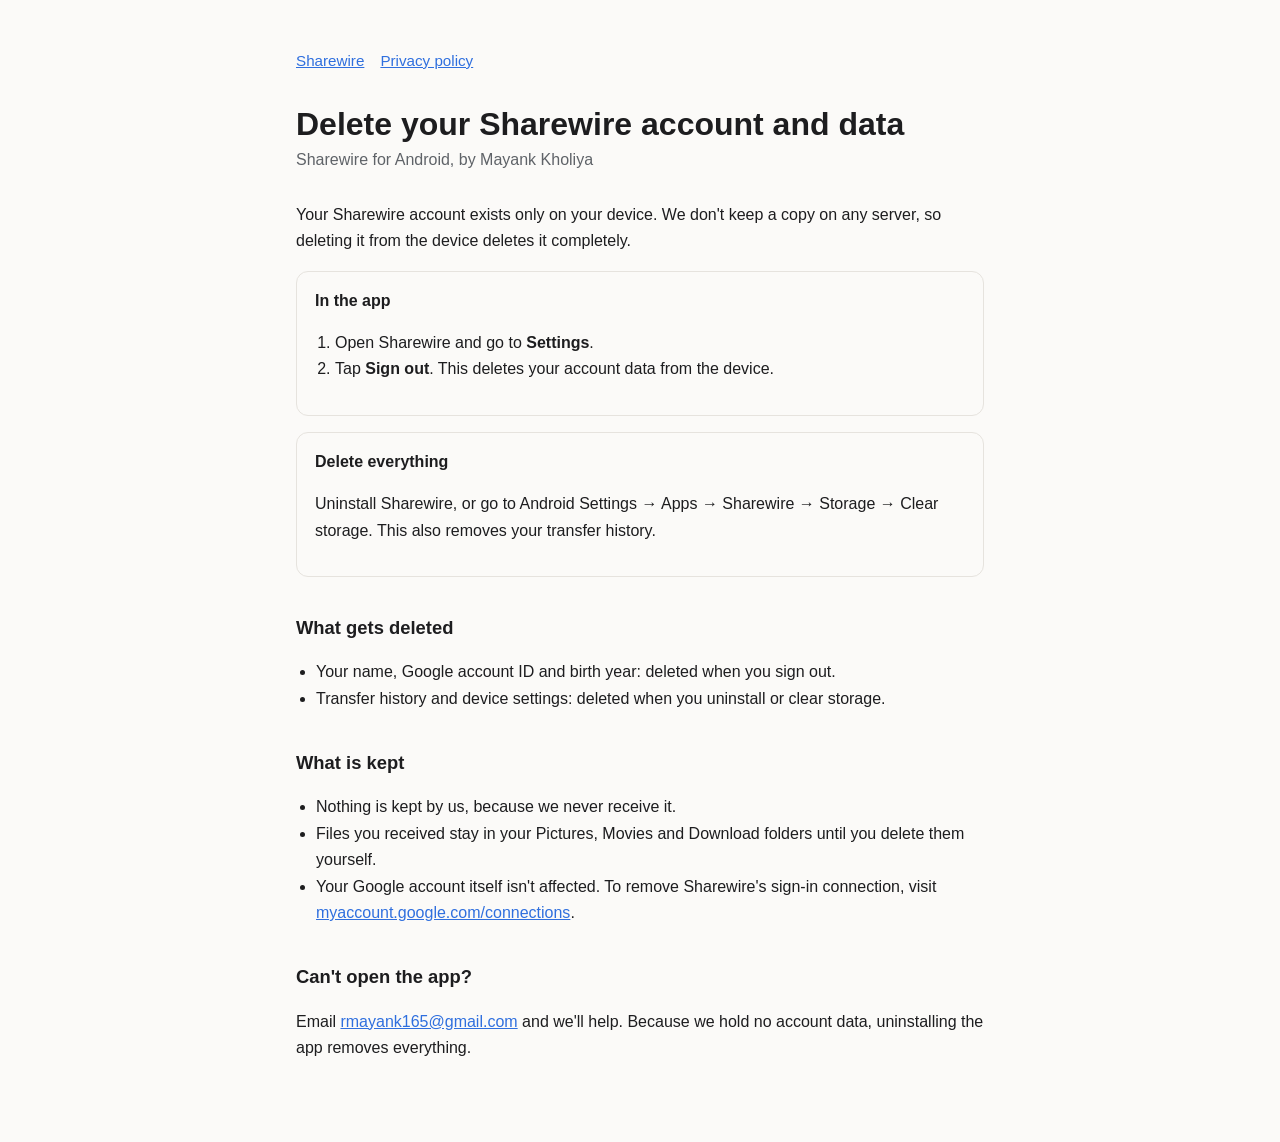
==== delete-account.html @ 1d2e935d "Sharewire privacy policy and account deletion pages Co-Authored-By: Claude Opus 5.5 <noreply@anthrop" ====
<!doctype html>
<html lang="en"><head><meta charset="utf-8"><meta name="viewport" content="width=device-width,initial-scale=1">
<title>Delete your Sharewire account</title><link rel="stylesheet" href="style.css"></head>
<body><main>
<nav><a href="index.html">Sharewire</a><a href="privacy.html">Privacy policy</a></nav>
<h1>Delete your Sharewire account and data</h1>
<p class="meta">Sharewire for Android, by Mayank Kholiya</p>

<p>Your Sharewire account exists only on your device. We don't keep a copy on any server, so deleting it from the device deletes it completely.</p>

<div class="box"><strong>In the app</strong>
<ol>
<li>Open Sharewire and go to <strong>Settings</strong>.</li>
<li>Tap <strong>Sign out</strong>. This deletes your account data from the device.</li>
</ol></div>

<div class="box"><strong>Delete everything</strong>
<p>Uninstall Sharewire, or go to Android Settings → Apps → Sharewire → Storage → Clear storage. This also removes your transfer history.</p></div>

<h2>What gets deleted</h2>
<ul>
<li>Your name, Google account ID and birth year: deleted when you sign out.</li>
<li>Transfer history and device settings: deleted when you uninstall or clear storage.</li>
</ul>

<h2>What is kept</h2>
<ul>
<li>Nothing is kept by us, because we never receive it.</li>
<li>Files you received stay in your Pictures, Movies and Download folders until you delete them yourself.</li>
<li>Your Google account itself isn't affected. To remove Sharewire's sign-in connection, visit <a href="https://myaccount.google.com/connections">myaccount.google.com/connections</a>.</li>
</ul>

<h2>Can't open the app?</h2>
<p>Email <a href="mailto:rmayank165@gmail.com?subject=Delete%20my%20Sharewire%20account">rmayank165@gmail.com</a> and we'll help. Because we hold no account data, uninstalling the app removes everything.</p>
</main></body></html>
---- style.css ----
:root{--bg:#fbfaf8;--ink:#1d1d1f;--muted:#5f6368;--line:#e6e3de;--accent:#2f6fde}
@media (prefers-color-scheme:dark){:root{--bg:#141416;--ink:#ececee;--muted:#a0a3a8;--line:#2c2c30;--accent:#7aa7ff}}
*{box-sizing:border-box}
body{margin:0;background:var(--bg);color:var(--ink);font:16px/1.65 -apple-system,BlinkMacSystemFont,"Segoe UI",Roboto,sans-serif}
main{max-width:720px;margin:0 auto;padding:48px 16px 64px}
h1{font-size:2rem;line-height:1.2;margin:0 0 4px}
h2{font-size:1.15rem;margin:36px 0 8px}
.meta{color:var(--muted);margin:0 0 28px}
a{color:var(--accent)}
ul,ol{padding-left:20px}
table{width:100%;border-collapse:collapse;margin:8px 0}
th,td{text-align:left;padding:8px 6px;border-bottom:1px solid var(--line);vertical-align:top;font-size:.95rem}
th{color:var(--muted);font-weight:600}
nav{margin-bottom:32px;font-size:.95rem}
nav a{margin-right:16px}
.box{border:1px solid var(--line);border-radius:12px;padding:16px 18px;margin:16px 0}
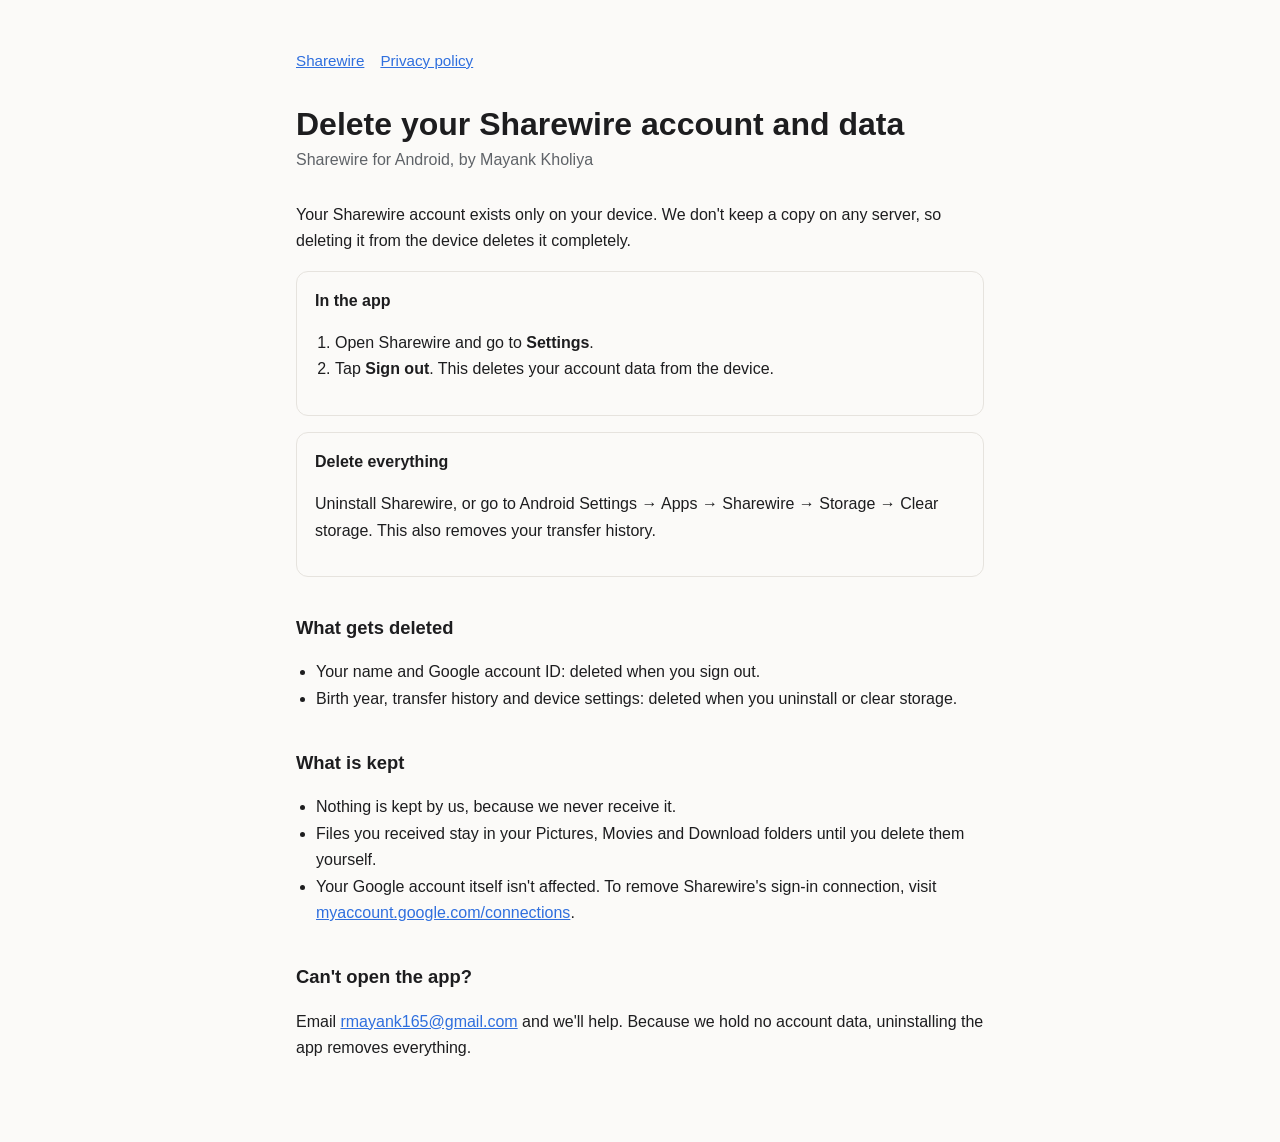
==== commit 812d98aa: "Policy pages: sign out keeps the birth year; uninstall or clear storage removes it Co-Authored-By: C" ====
--- a/delete-account.html
+++ b/delete-account.html
@@ -19,8 +19,8 @@
 
 <h2>What gets deleted</h2>
 <ul>
-<li>Your name, Google account ID and birth year: deleted when you sign out.</li>
-<li>Transfer history and device settings: deleted when you uninstall or clear storage.</li>
+<li>Your name and Google account ID: deleted when you sign out.</li>
+<li>Birth year, transfer history and device settings: deleted when you uninstall or clear storage.</li>
 </ul>
 
 <h2>What is kept</h2>
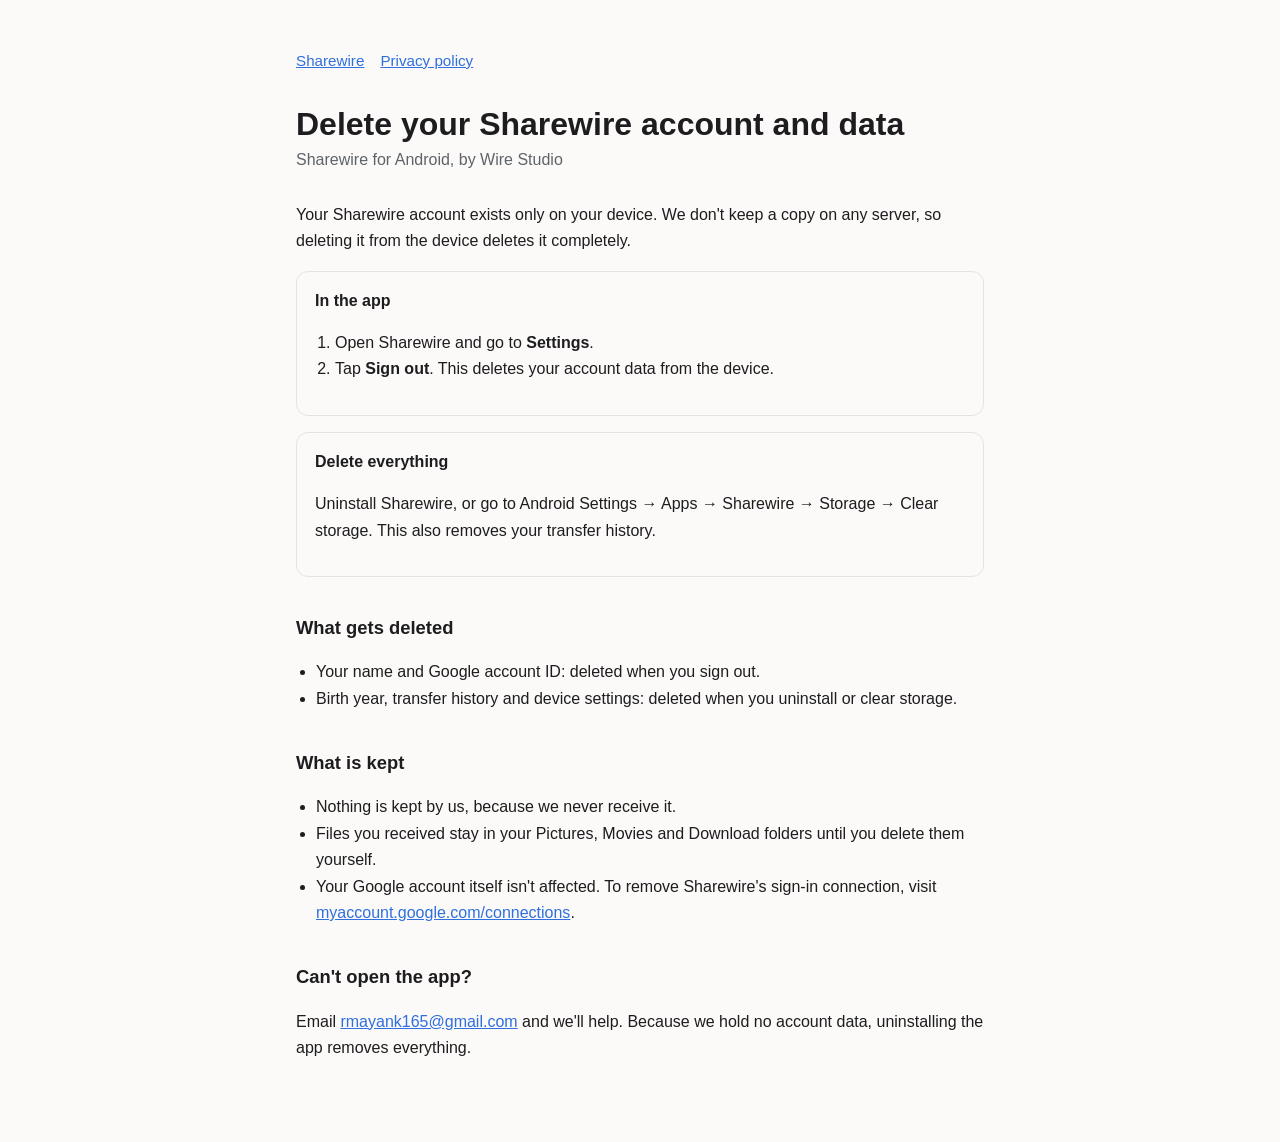
==== commit 3d2348f1: "Show developer name Wire Studio instead of a personal name Co-Authored-By: Claude Opus 5.5 <noreply@" ====
--- a/delete-account.html
+++ b/delete-account.html
@@ -4,7 +4,7 @@
 <body><main>
 <nav><a href="index.html">Sharewire</a><a href="privacy.html">Privacy policy</a></nav>
 <h1>Delete your Sharewire account and data</h1>
-<p class="meta">Sharewire for Android, by Mayank Kholiya</p>
+<p class="meta">Sharewire for Android, by Wire Studio</p>
 
 <p>Your Sharewire account exists only on your device. We don't keep a copy on any server, so deleting it from the device deletes it completely.</p>
 
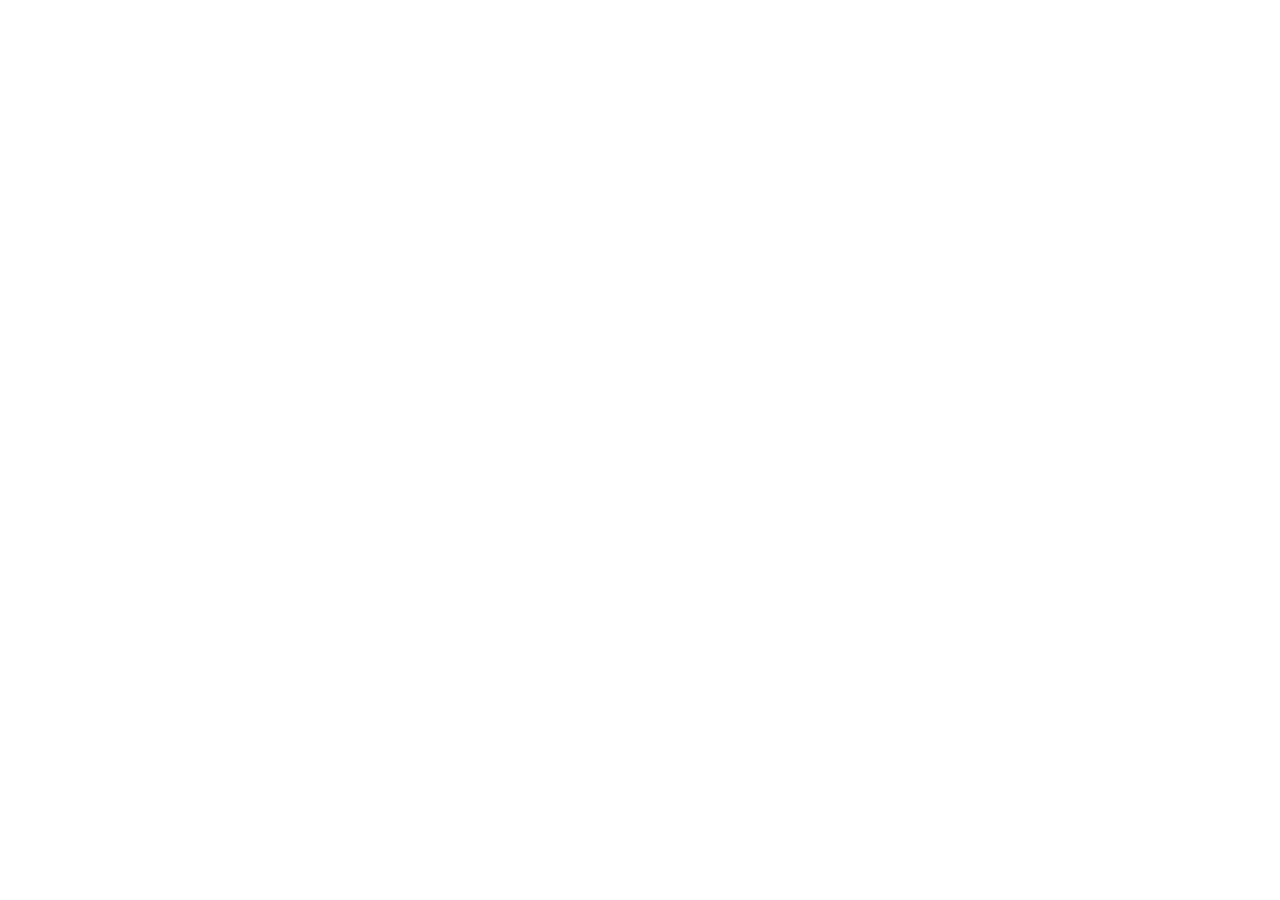
==== commit 6d0d4026: "Sharewire pages moved to xetrn.com/wirestudio/sharewire: redirect stubs Co-Authored-By: Claude Opus " ====
--- a/delete-account.html
+++ b/delete-account.html
@@ -1,35 +1,8 @@
 <!doctype html>
 <html lang="en"><head><meta charset="utf-8"><meta name="viewport" content="width=device-width,initial-scale=1">
-<title>Delete your Sharewire account</title><link rel="stylesheet" href="style.css"></head>
-<body><main>
-<nav><a href="index.html">Sharewire</a><a href="privacy.html">Privacy policy</a></nav>
-<h1>Delete your Sharewire account and data</h1>
-<p class="meta">Sharewire for Android, by Wire Studio</p>
-
-<p>Your Sharewire account exists only on your device. We don't keep a copy on any server, so deleting it from the device deletes it completely.</p>
-
-<div class="box"><strong>In the app</strong>
-<ol>
-<li>Open Sharewire and go to <strong>Settings</strong>.</li>
-<li>Tap <strong>Sign out</strong>. This deletes your account data from the device.</li>
-</ol></div>
-
-<div class="box"><strong>Delete everything</strong>
-<p>Uninstall Sharewire, or go to Android Settings → Apps → Sharewire → Storage → Clear storage. This also removes your transfer history.</p></div>
-
-<h2>What gets deleted</h2>
-<ul>
-<li>Your name and Google account ID: deleted when you sign out.</li>
-<li>Birth year, transfer history and device settings: deleted when you uninstall or clear storage.</li>
-</ul>
-
-<h2>What is kept</h2>
-<ul>
-<li>Nothing is kept by us, because we never receive it.</li>
-<li>Files you received stay in your Pictures, Movies and Download folders until you delete them yourself.</li>
-<li>Your Google account itself isn't affected. To remove Sharewire's sign-in connection, visit <a href="https://myaccount.google.com/connections">myaccount.google.com/connections</a>.</li>
-</ul>
-
-<h2>Can't open the app?</h2>
-<p>Email <a href="mailto:rmayank165@gmail.com?subject=Delete%20my%20Sharewire%20account">rmayank165@gmail.com</a> and we'll help. Because we hold no account data, uninstalling the app removes everything.</p>
-</main></body></html>
+<title>Moved to xetrn.com</title>
+<meta http-equiv="refresh" content="0; url=https://xetrn.com/wirestudio/sharewire/delete-account">
+<link rel="canonical" href="https://xetrn.com/wirestudio/sharewire/delete-account">
+<script>location.replace("https://xetrn.com/wirestudio/sharewire/delete-account");</script>
+<link rel="stylesheet" href="style.css"></head>
+<body><main><h1>This page has moved</h1><p>Sharewire's pages now live at <a href="https://xetrn.com/wirestudio/sharewire/delete-account">https://xetrn.com/wirestudio/sharewire/delete-account</a>.</p></main></body></html>
